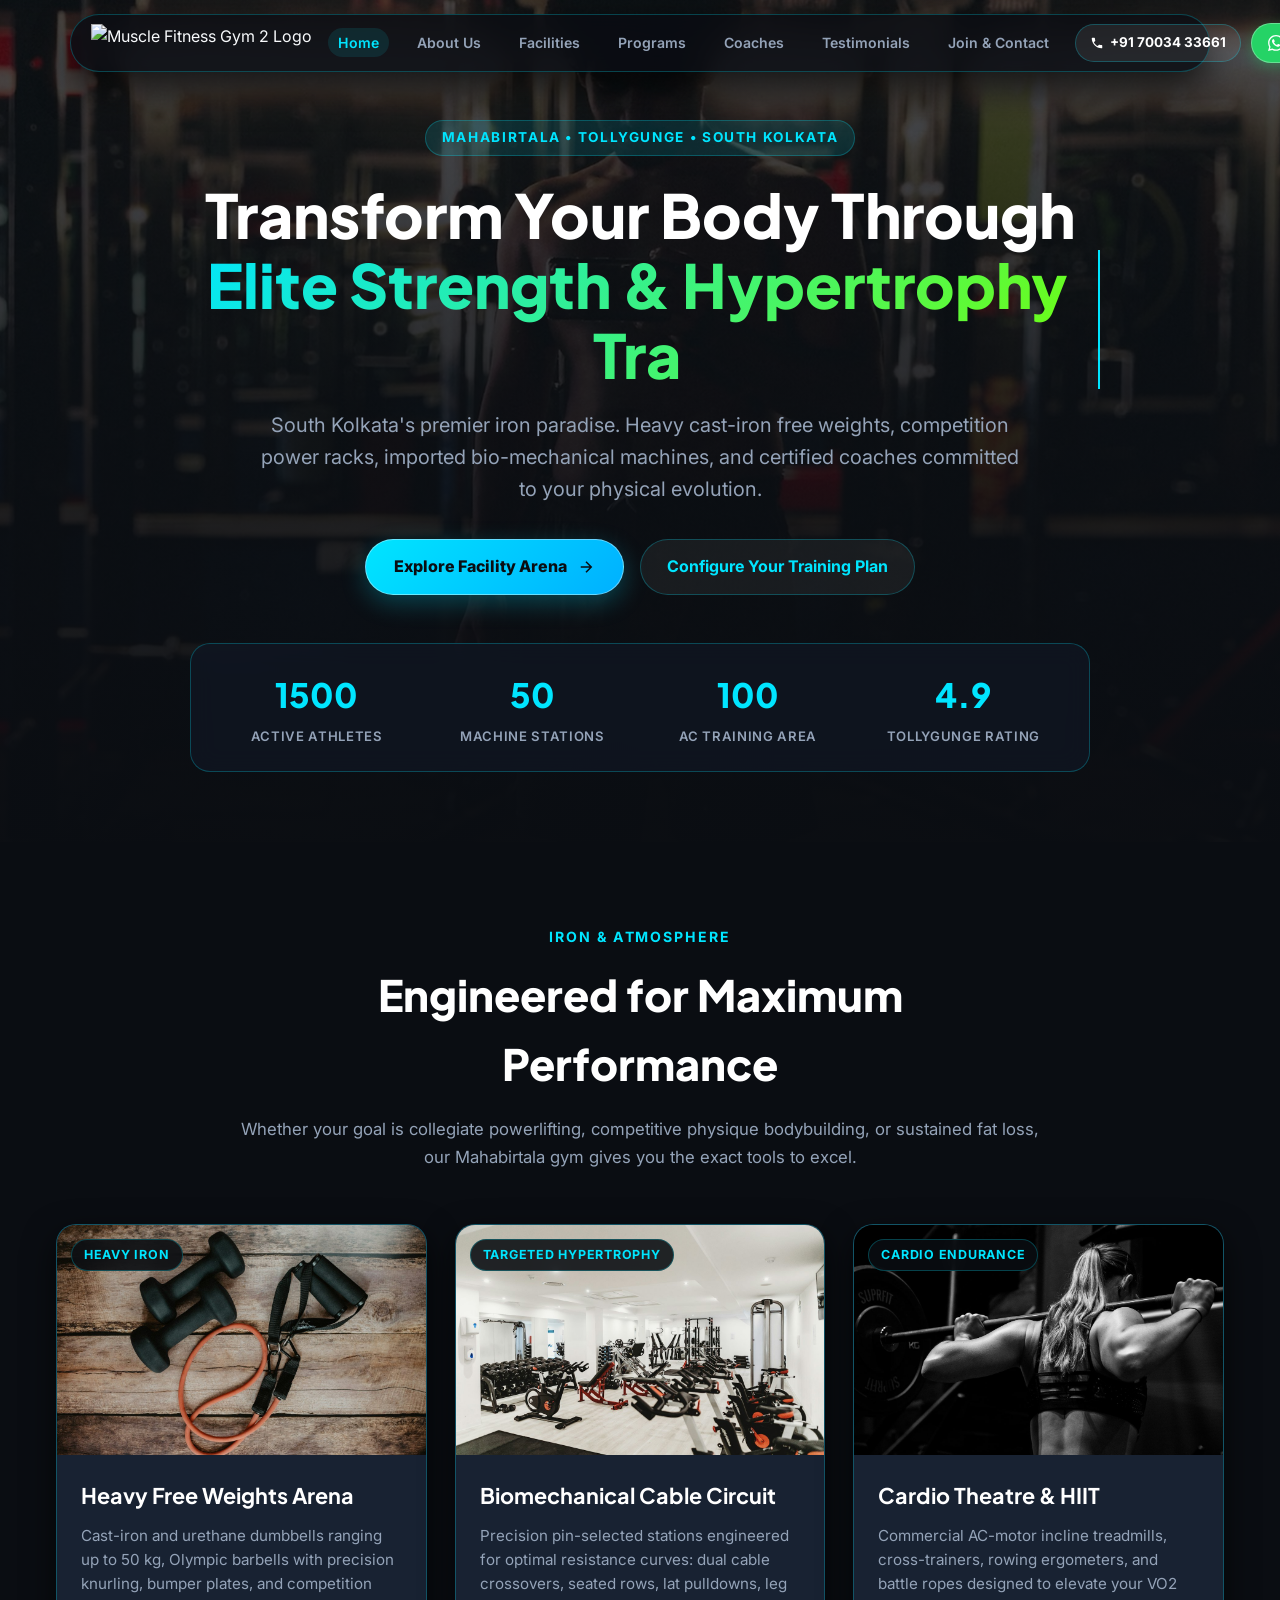
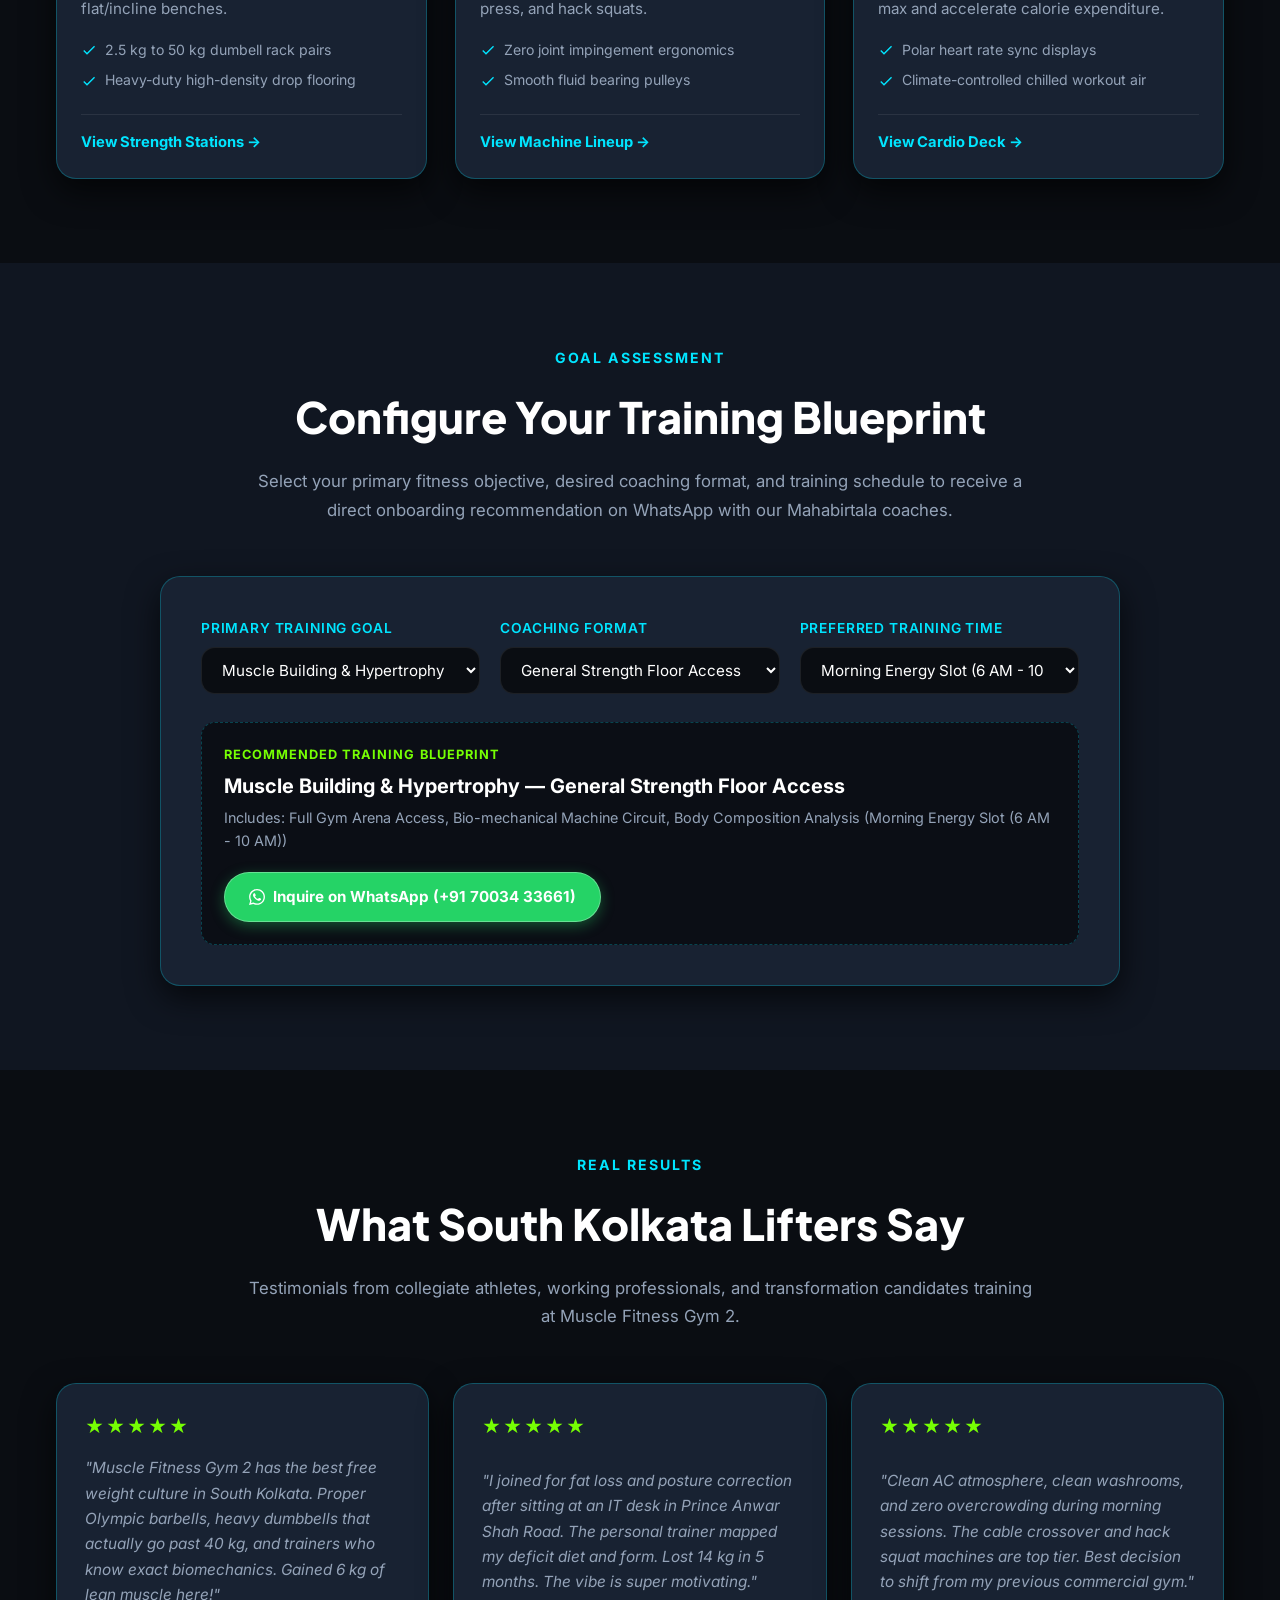
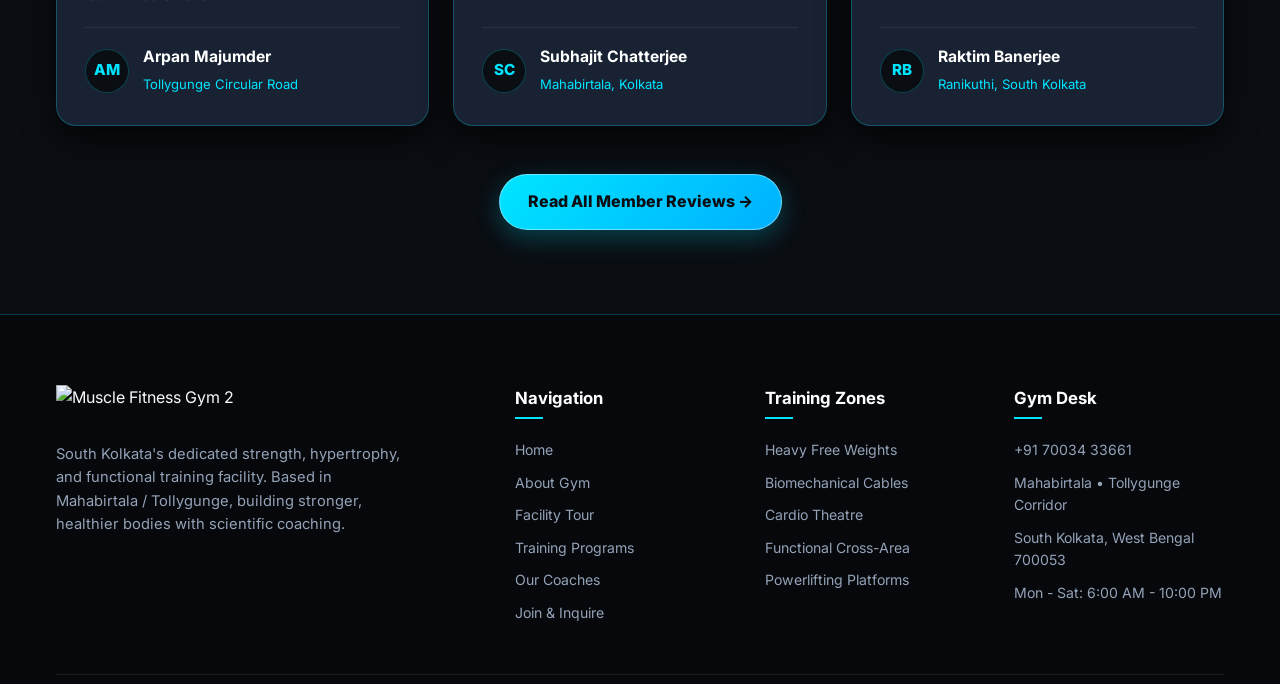
==== index.html @ fc59ad76 "feat: complete high-performance fitness multi-page brand architecture for Muscle Fitness Gym 2" ====
<!DOCTYPE html>
<html lang="en">
<head>
  <meta charset="UTF-8">
  <meta name="viewport" content="width=device-width, initial-scale=1.0">
  <title>Muscle Fitness Gym 2 | Elite Strength &amp; Conditioning Tollygunge Kolkata</title>
  <meta name="description" content="Muscle Fitness Gym 2: Premier strength training, hypertrophy bodybuilding, powerlifting &amp; cardio facility in Mahabirtala &amp; Tollygunge, South Kolkata. Join today.">
  <link rel="icon" type="image/svg+xml" href="assets/images/favicon.svg">
  <link rel="icon" type="image/png" sizes="32x32" href="assets/images/favicon-32x32.png">
  <link rel="apple-touch-icon" href="assets/images/apple-touch-icon.png">
  <link rel="preconnect" href="https://fonts.googleapis.com">
  <link rel="preconnect" href="https://fonts.gstatic.com" crossorigin>
  <link href="https://fonts.googleapis.com/css2?family=Plus+Jakarta+Sans:wght@600;700;800;900&family=Inter:wght@400;500;600;700&display=swap" rel="stylesheet">
  <link rel="stylesheet" href="style.css">
</head>
<body>

  <!-- TheDivine Floating Pill Navbar -->
  <header class="nav-header-wrapper">
    <nav class="the-divine-nav" aria-label="Main Navigation">
      <a href="index.html" class="nav-brand">
        <img src="assets/images/logo.svg" alt="Muscle Fitness Gym 2 Logo">
      </a>
      <ul class="nav-links">
        <li><a href="index.html" class="nav-link active">Home</a></li>
        <li><a href="about.html" class="nav-link">About Us</a></li>
        <li><a href="facilities.html" class="nav-link">Facilities</a></li>
        <li><a href="programs.html" class="nav-link">Programs</a></li>
        <li><a href="trainers.html" class="nav-link">Coaches</a></li>
        <li><a href="reviews.html" class="nav-link">Testimonials</a></li>
        <li><a href="contact.html" class="nav-link">Join &amp; Contact</a></li>
      </ul>
      <div class="nav-actions">
        <a href="tel:+917003433661" class="btn-nav-call" title="Call Muscle Fitness Gym 2">
          <svg width="14" height="14" viewBox="0 0 24 24" fill="currentColor"><path d="M20 15.5c-1.2 0-2.4-.2-3.6-.6-.3-.1-.7 0-1 .2l-2.2 2.2c-2.8-1.4-5.1-3.8-6.6-6.6l2.2-2.2c.3-.3.4-.7.2-1-.4-1.1-.6-2.3-.6-3.5 0-.6-.4-1-1-1H4c-.6 0-1 .4-1 1 0 9.4 7.6 17 17 17 .6 0 1-.4 1-1v-3.5c0-.6-.4-1-1-1z"/></svg>
          +91 70034 33661
        </a>
        <a href="https://wa.me/917003433661?text=Hello%20Muscle%20Fitness%20Gym%202!%20I%20would%20like%20to%20inquire%20about%20gym%20membership." target="_blank" rel="noopener noreferrer" class="btn-nav-wa" title="WhatsApp Desk">
          <svg class="wa-icon-white" viewBox="0 0 24 24"><path d="M.057 24l1.687-6.163c-1.041-1.804-1.588-3.849-1.587-5.946.003-6.556 5.338-11.891 11.893-11.891 3.181.001 6.167 1.24 8.413 3.488 2.245 2.248 3.481 5.236 3.48 8.414-.003 6.557-5.338 11.892-11.893 11.892-1.99-.001-3.951-.5-5.688-1.448l-6.305 1.654zm6.597-3.807c1.676.995 3.276 1.591 5.392 1.592 5.448 0 9.886-4.434 9.889-9.885.002-5.462-4.415-9.89-9.881-9.892-5.452 0-9.887 4.434-9.889 9.884-.001 2.225.651 3.891 1.746 5.634l-.999 3.648 3.742-.981zm11.387-5.464c-.074-.124-.272-.198-.57-.347-.297-.149-1.758-.868-2.031-.967-.272-.099-.47-.149-.669.149-.198.297-.768.967-.941 1.165-.173.198-.347.223-.644.074-.297-.149-1.255-.462-2.39-1.475-.883-.788-1.48-1.761-1.653-2.059-.173-.297-.018-.458.13-.606.134-.133.297-.347.446-.521.151-.172.2-.296.3-.495.099-.198.05-.372-.025-.521-.075-.148-.669-1.611-.916-2.206-.242-.579-.487-.501-.669-.51l-.57-.01c-.198 0-.52.074-.792.372s-1.04 1.016-1.04 2.479 1.065 2.876 1.213 3.074c.149.198 2.095 3.2 5.076 4.487.709.306 1.263.489 1.694.626.712.226 1.36.194 1.872.118.571-.085 1.758-.719 2.006-1.413.248-.695.248-1.29.173-1.414z"/></svg>
          WhatsApp Desk
        </a>
        <button class="mobile-nav-toggle" aria-label="Toggle navigation">
          <svg width="24" height="24" viewBox="0 0 24 24" stroke="currentColor" stroke-width="2" fill="none"><path d="M4 6h16M4 12h16M4 18h16"/></svg>
        </button>
      </div>
    </nav>
  </header>

  <!-- Mobile Drawer -->
  <div class="mobile-nav-drawer">
    <a href="index.html" class="nav-link active">Home</a>
    <a href="about.html" class="nav-link">About Us</a>
    <a href="facilities.html" class="nav-link">Facilities</a>
    <a href="programs.html" class="nav-link">Programs</a>
    <a href="trainers.html" class="nav-link">Coaches</a>
    <a href="reviews.html" class="nav-link">Testimonials</a>
    <a href="contact.html" class="nav-link">Join &amp; Contact</a>
  </div>

  <!-- Hero Section with 16:9 Video -->
  <section class="hero-section">
    <div class="hero-video-wrapper">
      <video class="hero-video" autoplay loop muted playsinline poster="assets/images/hero-poster.jpg">
        <source src="assets/videos/hero.mp4" type="video/mp4">
        <img src="assets/images/hero-fallback.jpg" alt="Muscle Fitness Gym 2 Arena">
      </video>
      <div class="hero-overlay"></div>
    </div>

    <div class="hero-content">
      <span class="hero-badge">Mahabirtala &bull; Tollygunge &bull; South Kolkata</span>
      <h1 class="hero-title">
        Transform Your Body Through<br>
        <span class="typewriter-text"></span>
      </h1>
      <p class="hero-subtitle">
        South Kolkata's premier iron paradise. Heavy cast-iron free weights, competition power racks, imported bio-mechanical machines, and certified coaches committed to your physical evolution.
      </p>

      <div class="hero-ctas">
        <a href="facilities.html" class="btn-primary">
          Explore Facility Arena
          <svg width="18" height="18" viewBox="0 0 24 24" fill="none" stroke="currentColor" stroke-width="2"><path d="M5 12h14M12 5l7 7-7 7"/></svg>
        </a>
        <a href="#goal-estimator" class="btn-secondary">
          Configure Your Training Plan
        </a>
      </div>

      <!-- Telemetry Stats -->
      <div class="hero-telemetry">
        <div class="telemetry-item">
          <span class="telemetry-val" data-target="1500">1500+</span>
          <span class="telemetry-label">Active Athletes</span>
        </div>
        <div class="telemetry-item">
          <span class="telemetry-val" data-target="50">50+</span>
          <span class="telemetry-label">Machine Stations</span>
        </div>
        <div class="telemetry-item">
          <span class="telemetry-val" data-target="100">100%</span>
          <span class="telemetry-label">AC Training Area</span>
        </div>
        <div class="telemetry-item">
          <span class="telemetry-val" data-target="4.9">4.9 ★</span>
          <span class="telemetry-label">Tollygunge Rating</span>
        </div>
      </div>
    </div>
  </section>

  <!-- Facility Highlights Showcase -->
  <section class="section">
    <div class="container">
      <div class="section-header">
        <span class="section-subtitle">Iron &amp; Atmosphere</span>
        <h2 class="section-title">Engineered for Maximum Performance</h2>
        <p class="section-desc">
          Whether your goal is collegiate powerlifting, competitive physique bodybuilding, or sustained fat loss, our Mahabirtala gym gives you the exact tools to excel.
        </p>
      </div>

      <div class="facility-grid">
        <!-- Card 1: Free Weights Zone -->
        <div class="card-luxury">
          <div class="card-img-wrap">
            <img src="assets/images/free-weights-zone.jpg" alt="Free Weights Zone" loading="lazy">
            <span class="card-badge">Heavy Iron</span>
          </div>
          <div class="card-body">
            <h3 class="card-title">Heavy Free Weights Arena</h3>
            <p class="card-desc">
              Cast-iron and urethane dumbbells ranging up to 50 kg, Olympic barbells with precision knurling, bumper plates, and competition flat/incline benches.
            </p>
            <ul class="card-features">
              <li><svg viewBox="0 0 24 24"><path d="M9 16.17L4.83 12l-1.42 1.41L9 19 21 7l-1.41-1.41z"/></svg> 2.5 kg to 50 kg dumbell rack pairs</li>
              <li><svg viewBox="0 0 24 24"><path d="M9 16.17L4.83 12l-1.42 1.41L9 19 21 7l-1.41-1.41z"/></svg> Heavy-duty high-density drop flooring</li>
            </ul>
            <a href="facilities.html" class="card-cta">View Strength Stations &rarr;</a>
          </div>
        </div>

        <!-- Card 2: Biomechanical Machines -->
        <div class="card-luxury">
          <div class="card-img-wrap">
            <img src="assets/images/biomechanical-machines.jpg" alt="Biomechanical Machine Circuit" loading="lazy">
            <span class="card-badge">Targeted Hypertrophy</span>
          </div>
          <div class="card-body">
            <h3 class="card-title">Biomechanical Cable Circuit</h3>
            <p class="card-desc">
              Precision pin-selected stations engineered for optimal resistance curves: dual cable crossovers, seated rows, lat pulldowns, leg press, and hack squats.
            </p>
            <ul class="card-features">
              <li><svg viewBox="0 0 24 24"><path d="M9 16.17L4.83 12l-1.42 1.41L9 19 21 7l-1.41-1.41z"/></svg> Zero joint impingement ergonomics</li>
              <li><svg viewBox="0 0 24 24"><path d="M9 16.17L4.83 12l-1.42 1.41L9 19 21 7l-1.41-1.41z"/></svg> Smooth fluid bearing pulleys</li>
            </ul>
            <a href="facilities.html" class="card-cta">View Machine Lineup &rarr;</a>
          </div>
        </div>

        <!-- Card 3: Cardio & Conditioning -->
        <div class="card-luxury">
          <div class="card-img-wrap">
            <img src="assets/images/cardio-theatre-zone.jpg" alt="Cardio Theatre Zone" loading="lazy">
            <span class="card-badge">Cardio Endurance</span>
          </div>
          <div class="card-body">
            <h3 class="card-title">Cardio Theatre &amp; HIIT</h3>
            <p class="card-desc">
              Commercial AC-motor incline treadmills, cross-trainers, rowing ergometers, and battle ropes designed to elevate your VO2 max and accelerate calorie expenditure.
            </p>
            <ul class="card-features">
              <li><svg viewBox="0 0 24 24"><path d="M9 16.17L4.83 12l-1.42 1.41L9 19 21 7l-1.41-1.41z"/></svg> Polar heart rate sync displays</li>
              <li><svg viewBox="0 0 24 24"><path d="M9 16.17L4.83 12l-1.42 1.41L9 19 21 7l-1.41-1.41z"/></svg> Climate-controlled chilled workout air</li>
            </ul>
            <a href="facilities.html" class="card-cta">View Cardio Deck &rarr;</a>
          </div>
        </div>
      </div>
    </div>
  </section>

  <!-- Interactive Goal & Training Intake Widget -->
  <section id="goal-estimator" class="section section-alt">
    <div class="container">
      <div class="section-header">
        <span class="section-subtitle">Goal Assessment</span>
        <h2 class="section-title">Configure Your Training Blueprint</h2>
        <p class="section-desc">
          Select your primary fitness objective, desired coaching format, and training schedule to receive a direct onboarding recommendation on WhatsApp with our Mahabirtala coaches.
        </p>
      </div>

      <div class="estimator-widget">
        <div class="estimator-grid">
          <div class="form-group">
            <label for="fitnessGoal">Primary Training Goal</label>
            <select id="fitnessGoal" class="form-select">
              <option value="Muscle Building &amp; Hypertrophy" selected>Muscle Building &amp; Hypertrophy</option>
              <option value="Fat Loss &amp; Body Recomposition">Fat Loss &amp; Body Recomposition</option>
              <option value="Powerlifting &amp; Maximal Strength">Powerlifting &amp; Maximal Strength (SBD)</option>
              <option value="General Health &amp; Functional Fitness">General Health &amp; Functional Fitness</option>
            </select>
          </div>

          <div class="form-group">
            <label for="trainingMode">Coaching Format</label>
            <select id="trainingMode" class="form-select">
              <option value="General Strength Floor Access" selected>General Strength Floor Access</option>
              <option value="1-on-1 Personal Trainer Mentorship">1-on-1 Personal Trainer Mentorship</option>
              <option value="Duo / Partner Transformation Pass">Duo / Partner Transformation Pass</option>
            </select>
          </div>

          <div class="form-group">
            <label for="workoutSlot">Preferred Training Time</label>
            <select id="workoutSlot" class="form-select">
              <option value="Morning Energy Slot (6 AM - 10 AM)" selected>Morning Energy Slot (6 AM - 10 AM)</option>
              <option value="Afternoon Quiet Hours (11 AM - 4 PM)">Afternoon Quiet Hours (11 AM - 4 PM)</option>
              <option value="Evening Peak Hustle (5 PM - 10 PM)">Evening Peak Hustle (5 PM - 10 PM)</option>
            </select>
          </div>
        </div>

        <div class="estimator-output">
          <div class="est-specs">
            <span class="est-badge">Recommended Training Blueprint</span>
            <h3 id="estTitle" class="est-title">Muscle Building &amp; Hypertrophy — General Strength Floor Access</h3>
            <p id="estTimeline" class="est-timeline">Includes: Full Gym Arena Access, Bio-mechanical Machine Circuit, Body Composition Analysis (Morning Energy Slot (6 AM - 10 AM))</p>
          </div>
          <a id="estWaBtn" href="https://wa.me/917003433661" target="_blank" rel="noopener noreferrer" class="btn-nav-wa" style="padding: 12px 24px; font-size: 0.95rem;">
            <svg class="wa-icon-white" viewBox="0 0 24 24"><path d="M.057 24l1.687-6.163c-1.041-1.804-1.588-3.849-1.587-5.946.003-6.556 5.338-11.891 11.893-11.891 3.181.001 6.167 1.24 8.413 3.488 2.245 2.248 3.481 5.236 3.48 8.414-.003 6.557-5.338 11.892-11.893 11.892-1.99-.001-3.951-.5-5.688-1.448l-6.305 1.654zm6.597-3.807c1.676.995 3.276 1.591 5.392 1.592 5.448 0 9.886-4.434 9.889-9.885.002-5.462-4.415-9.89-9.881-9.892-5.452 0-9.887 4.434-9.889 9.884-.001 2.225.651 3.891 1.746 5.634l-.999 3.648 3.742-.981zm11.387-5.464c-.074-.124-.272-.198-.57-.347-.297-.149-1.758-.868-2.031-.967-.272-.099-.47-.149-.669.149-.198.297-.768.967-.941 1.165-.173.198-.347.223-.644.074-.297-.149-1.255-.462-2.39-1.475-.883-.788-1.48-1.761-1.653-2.059-.173-.297-.018-.458.13-.606.134-.133.297-.347.446-.521.151-.172.2-.296.3-.495.099-.198.05-.372-.025-.521-.075-.148-.669-1.611-.916-2.206-.242-.579-.487-.501-.669-.51l-.57-.01c-.198 0-.52.074-.792.372s-1.04 1.016-1.04 2.479 1.065 2.876 1.213 3.074c.149.198 2.095 3.2 5.076 4.487.709.306 1.263.489 1.694.626.712.226 1.36.194 1.872.118.571-.085 1.758-.719 2.006-1.413.248-.695.248-1.29.173-1.414z"/></svg>
            Inquire on WhatsApp (+91 70034 33661)
          </a>
        </div>
      </div>
    </div>
  </section>

  <!-- Member Testimonials Preview -->
  <section class="section">
    <div class="container">
      <div class="section-header">
        <span class="section-subtitle">Real Results</span>
        <h2 class="section-title">What South Kolkata Lifters Say</h2>
        <p class="section-desc">
          Testimonials from collegiate athletes, working professionals, and transformation candidates training at Muscle Fitness Gym 2.
        </p>
      </div>

      <div class="reviews-grid">
        <div class="review-card">
          <div class="review-stars">★★★★★</div>
          <p class="review-text">
            "Muscle Fitness Gym 2 has the best free weight culture in South Kolkata. Proper Olympic barbells, heavy dumbbells that actually go past 40 kg, and trainers who know exact biomechanics. Gained 6 kg of lean muscle here!"
          </p>
          <div class="review-author">
            <div class="author-avatar">AM</div>
            <div class="author-meta">
              <h4>Arpan Majumder</h4>
              <span>Tollygunge Circular Road</span>
            </div>
          </div>
        </div>

        <div class="review-card">
          <div class="review-stars">★★★★★</div>
          <p class="review-text">
            "I joined for fat loss and posture correction after sitting at an IT desk in Prince Anwar Shah Road. The personal trainer mapped my deficit diet and form. Lost 14 kg in 5 months. The vibe is super motivating."
          </p>
          <div class="review-author">
            <div class="author-avatar">SC</div>
            <div class="author-meta">
              <h4>Subhajit Chatterjee</h4>
              <span>Mahabirtala, Kolkata</span>
            </div>
          </div>
        </div>

        <div class="review-card">
          <div class="review-stars">★★★★★</div>
          <p class="review-text">
            "Clean AC atmosphere, clean washrooms, and zero overcrowding during morning sessions. The cable crossover and hack squat machines are top tier. Best decision to shift from my previous commercial gym."
          </p>
          <div class="review-author">
            <div class="author-avatar">RB</div>
            <div class="author-meta">
              <h4>Raktim Banerjee</h4>
              <span>Ranikuthi, South Kolkata</span>
            </div>
          </div>
        </div>
      </div>

      <div style="text-align: center; margin-top: 48px;">
        <a href="reviews.html" class="btn-primary" style="display: inline-flex;">Read All Member Reviews &rarr;</a>
      </div>
    </div>
  </section>

  <!-- Footer -->
  <footer class="site-footer">
    <div class="container">
      <div class="footer-grid">
        <div class="footer-brand">
          <img src="assets/images/logo.svg" alt="Muscle Fitness Gym 2" style="height: 42px;">
          <p>
            South Kolkata's dedicated strength, hypertrophy, and functional training facility. Based in Mahabirtala / Tollygunge, building stronger, healthier bodies with scientific coaching.
          </p>
        </div>
        <div class="footer-col">
          <h4>Navigation</h4>
          <ul>
            <li><a href="index.html">Home</a></li>
            <li><a href="about.html">About Gym</a></li>
            <li><a href="facilities.html">Facility Tour</a></li>
            <li><a href="programs.html">Training Programs</a></li>
            <li><a href="trainers.html">Our Coaches</a></li>
            <li><a href="contact.html">Join &amp; Inquire</a></li>
          </ul>
        </div>
        <div class="footer-col">
          <h4>Training Zones</h4>
          <ul>
            <li><a href="facilities.html">Heavy Free Weights</a></li>
            <li><a href="facilities.html">Biomechanical Cables</a></li>
            <li><a href="facilities.html">Cardio Theatre</a></li>
            <li><a href="facilities.html">Functional Cross-Area</a></li>
            <li><a href="facilities.html">Powerlifting Platforms</a></li>
          </ul>
        </div>
        <div class="footer-col">
          <h4>Gym Desk</h4>
          <ul>
            <li><a href="tel:+917003433661">+91 70034 33661</a></li>
            <li>Mahabirtala &bull; Tollygunge Corridor</li>
            <li>South Kolkata, West Bengal 700053</li>
            <li>Mon - Sat: 6:00 AM - 10:00 PM</li>
          </ul>
        </div>
      </div>

      <div class="footer-bottom">
        <p>&copy; 2026 Muscle Fitness Gym 2. All Rights Reserved. Pure Portfolio Showcase.</p>
        <p>Strength &bull; Hypertrophy &bull; Functional Conditioning</p>
      </div>
    </div>
  </footer>

  <script src="main.js"></script>
</body>
</html>
---- style.css ----
/* ==========================================================================
   Muscle Fitness Gym 2 — Elite Strength & Conditioning Stylesheet
   Palette: Electric Volt Cyan (#00E5FF), Neon Lime (#76FF03), Dark Graphite (#0E131B, #161F2E), Pure Obsidian (#0A0D12)
   Strictly Zero Horizontal Mobile Overflow (360px, 375px, 390px)
   ========================================================================== */

:root {
  --bg-primary: #0A0D12;
  --bg-surface: #101621;
  --bg-surface-elevated: #182232;
  --accent-cyan: #00E5FF;
  --accent-cyan-glow: rgba(0, 229, 255, 0.35);
  --accent-lime: #76FF03;
  --accent-lime-glow: rgba(118, 255, 3, 0.35);
  --text-primary: #F8FAFC;
  --text-secondary: #94A3B8;
  --text-muted: #64748B;
  --border-cyan: rgba(0, 229, 255, 0.25);
  --border-cyan-strong: rgba(0, 229, 255, 0.6);
  --border-subtle: rgba(248, 250, 252, 0.08);
  --font-heading: 'Plus Jakarta Sans', -apple-system, sans-serif;
  --font-body: 'Inter', -apple-system, sans-serif;
  --shadow-card: 0 12px 32px rgba(0, 0, 0, 0.65);
  --shadow-cyan: 0 8px 24px rgba(0, 229, 255, 0.25);
  --radius-sm: 8px;
  --radius-md: 14px;
  --radius-lg: 20px;
  --radius-full: 9999px;
  --transition: all 0.3s cubic-bezier(0.16, 1, 0.3, 1);
}

*, *::before, *::after {
  box-sizing: border-box;
  margin: 0;
  padding: 0;
}

html {
  font-size: 16px;
  scroll-behavior: smooth;
  -webkit-text-size-adjust: 100%;
}

body {
  background-color: var(--bg-primary);
  color: var(--text-primary);
  font-family: var(--font-body);
  line-height: 1.6;
  overflow-x: hidden;
  position: relative;
  min-height: 100vh;
}

img, video {
  max-width: 100%;
  height: auto;
  display: block;
}

a {
  color: inherit;
  text-decoration: none;
  transition: var(--transition);
}

ul {
  list-style: none;
}

/* =========================================
   TheDivine Floating Pill Navbar
   ========================================= */
.nav-header-wrapper {
  position: fixed;
  top: 14px;
  left: 0;
  width: 100%;
  display: flex;
  justify-content: center;
  z-index: 1000;
  pointer-events: none;
  padding: 0 14px;
}

.the-divine-nav {
  pointer-events: auto;
  display: flex;
  align-items: center;
  justify-content: space-between;
  gap: 16px;
  width: 100%;
  max-width: 1140px;
  background: rgba(10, 13, 18, 0.84);
  backdrop-filter: blur(16px);
  -webkit-backdrop-filter: blur(16px);
  border: 1px solid var(--border-cyan);
  border-radius: var(--radius-full);
  padding: 8px 20px;
  box-shadow: 0 16px 36px rgba(0, 0, 0, 0.7);
}

.nav-brand {
  display: flex;
  align-items: center;
  flex-shrink: 0;
}

.nav-brand img {
  height: 38px;
  width: auto;
}

.nav-links {
  display: flex;
  align-items: center;
  gap: 18px;
  white-space: nowrap;
}

.nav-link {
  font-size: 0.88rem;
  font-weight: 600;
  color: var(--text-secondary);
  padding: 6px 10px;
  border-radius: var(--radius-full);
  transition: var(--transition);
}

.nav-link:hover, .nav-link.active {
  color: var(--accent-cyan);
  background: rgba(0, 229, 255, 0.1);
}

.nav-actions {
  display: flex;
  align-items: center;
  gap: 10px;
  flex-shrink: 0;
}

.btn-nav-call {
  display: inline-flex;
  align-items: center;
  gap: 6px;
  font-size: 0.84rem;
  font-weight: 700;
  color: #FFFFFF;
  background: rgba(255, 255, 255, 0.08);
  border: 1px solid var(--border-cyan);
  padding: 7px 14px;
  border-radius: var(--radius-full);
}

.btn-nav-call:hover {
  background: rgba(0, 229, 255, 0.2);
  color: var(--accent-cyan);
}

.btn-nav-wa {
  display: inline-flex;
  align-items: center;
  gap: 8px;
  font-size: 0.84rem;
  font-weight: 700;
  color: #FFFFFF;
  background: #25D366;
  border: 1px solid rgba(255, 255, 255, 0.3);
  padding: 8px 16px;
  border-radius: var(--radius-full);
  box-shadow: 0 4px 14px rgba(37, 211, 102, 0.35);
}

.btn-nav-wa:hover {
  background: #20bd5a;
  transform: translateY(-1px);
}

.wa-icon-white {
  width: 16px;
  height: 16px;
  fill: #FFFFFF;
}

.mobile-nav-toggle {
  display: none;
  background: transparent;
  border: none;
  color: #FFFFFF;
  cursor: pointer;
  padding: 6px;
}

.mobile-nav-drawer {
  display: none;
  position: fixed;
  top: 76px;
  left: 14px;
  right: 14px;
  background: rgba(16, 22, 33, 0.96);
  backdrop-filter: blur(20px);
  border: 1px solid var(--border-cyan);
  border-radius: var(--radius-lg);
  padding: 20px;
  flex-direction: column;
  gap: 12px;
  z-index: 999;
  box-shadow: 0 20px 40px rgba(0, 0, 0, 0.85);
}

.mobile-nav-drawer.open {
  display: flex;
}

.mobile-nav-drawer .nav-link {
  font-size: 1rem;
  padding: 10px 14px;
  text-align: center;
}

/* =========================================
   Hero Section & 16:9 Video
   ========================================= */
.hero-section {
  position: relative;
  min-height: 85vh;
  display: flex;
  align-items: center;
  justify-content: center;
  padding: 120px 20px 70px;
  overflow: hidden;
  text-align: center;
}

.hero-video-wrapper {
  position: absolute;
  top: 0;
  left: 0;
  width: 100%;
  height: 100%;
  overflow: hidden;
  z-index: 0;
}

.hero-video {
  width: 100%;
  height: 100%;
  object-fit: cover;
  object-position: center;
}

.hero-overlay {
  position: absolute;
  top: 0;
  left: 0;
  width: 100%;
  height: 100%;
  background: linear-gradient(
    180deg,
    rgba(10, 13, 18, 0.72) 0%,
    rgba(10, 13, 18, 0.9) 60%,
    rgba(10, 13, 18, 0.98) 100%
  );
  z-index: 1;
}

.hero-content {
  position: relative;
  z-index: 2;
  max-width: 920px;
  margin: 0 auto;
}

.hero-badge {
  display: inline-flex;
  align-items: center;
  gap: 8px;
  background: rgba(0, 229, 255, 0.12);
  border: 1px solid var(--border-cyan);
  color: var(--accent-cyan);
  font-size: 0.85rem;
  font-weight: 700;
  text-transform: uppercase;
  letter-spacing: 0.12em;
  padding: 6px 16px;
  border-radius: var(--radius-full);
  margin-bottom: 24px;
}

.hero-title {
  font-family: var(--font-heading);
  font-size: clamp(2rem, 5vw, 3.8rem);
  font-weight: 900;
  line-height: 1.15;
  color: #FFFFFF;
  margin-bottom: 20px;
}

.typewriter-text {
  background: linear-gradient(135deg, #00E5FF 0%, #76FF03 100%);
  -webkit-background-clip: text;
  -webkit-text-fill-color: transparent;
  display: inline-block;
  min-height: 1.2em;
  border-right: 2px solid var(--accent-cyan);
  padding-right: 4px;
  animation: blink 0.8s infinite;
}

@keyframes blink {
  0%, 100% { border-color: var(--accent-cyan); }
  50% { border-color: transparent; }
}

.hero-subtitle {
  font-size: clamp(1rem, 2vw, 1.25rem);
  color: var(--text-secondary);
  line-height: 1.6;
  max-width: 760px;
  margin: 0 auto 34px;
}

.hero-ctas {
  display: flex;
  align-items: center;
  justify-content: center;
  gap: 16px;
  flex-wrap: wrap;
  margin-bottom: 48px;
}

.btn-primary {
  display: inline-flex;
  align-items: center;
  gap: 10px;
  background: linear-gradient(135deg, #00E5FF 0%, #00B0FF 100%);
  border: 1px solid rgba(255, 255, 255, 0.4);
  color: #0A0D12;
  font-weight: 800;
  font-size: 1rem;
  padding: 14px 28px;
  border-radius: var(--radius-full);
  box-shadow: var(--shadow-cyan);
}

.btn-primary:hover {
  background: linear-gradient(135deg, #76FF03 0%, #00E5FF 100%);
  transform: translateY(-2px);
}

.btn-secondary {
  display: inline-flex;
  align-items: center;
  gap: 10px;
  background: rgba(255, 255, 255, 0.06);
  border: 1px solid var(--border-cyan);
  color: var(--accent-cyan);
  font-weight: 700;
  font-size: 1rem;
  padding: 14px 26px;
  border-radius: var(--radius-full);
}

.btn-secondary:hover {
  background: rgba(0, 229, 255, 0.15);
  color: #FFFFFF;
  transform: translateY(-2px);
}

.hero-telemetry {
  display: grid;
  grid-template-columns: repeat(4, 1fr);
  gap: 20px;
  background: rgba(16, 22, 33, 0.85);
  backdrop-filter: blur(12px);
  border: 1px solid var(--border-cyan);
  border-radius: var(--radius-lg);
  padding: 24px 28px;
  max-width: 900px;
  margin: 0 auto;
}

.telemetry-item {
  display: flex;
  flex-direction: column;
  gap: 4px;
}

.telemetry-val {
  font-family: var(--font-heading);
  font-size: 2.1rem;
  font-weight: 900;
  color: var(--accent-cyan);
}

.telemetry-label {
  font-size: 0.82rem;
  color: var(--text-secondary);
  font-weight: 600;
  text-transform: uppercase;
  letter-spacing: 0.05em;
}

/* =========================================
   Standard Sections & Typography
   ========================================= */
.section {
  padding: 84px 20px;
  position: relative;
}

.section-alt {
  background-color: var(--bg-surface);
}

.container {
  max-width: 1200px;
  margin: 0 auto;
  padding: 0 16px;
}

.section-header {
  text-align: center;
  max-width: 800px;
  margin: 0 auto 52px;
}

.section-subtitle {
  color: var(--accent-cyan);
  font-size: 0.88rem;
  font-weight: 700;
  text-transform: uppercase;
  letter-spacing: 0.14em;
  margin-bottom: 12px;
  display: block;
}

.section-title {
  font-family: var(--font-heading);
  font-size: clamp(1.8rem, 3.5vw, 2.7rem);
  font-weight: 800;
  color: #FFFFFF;
  margin-bottom: 16px;
}

.section-desc {
  font-size: 1.05rem;
  color: var(--text-secondary);
  line-height: 1.7;
}

/* =========================================
   Facilities & Training Cards Grid
   ========================================= */
.facility-grid {
  display: grid;
  grid-template-columns: repeat(auto-fit, minmax(320px, 1fr));
  gap: 28px;
}

.card-luxury {
  background: var(--bg-surface-elevated);
  border: 1px solid var(--border-cyan);
  border-radius: var(--radius-lg);
  overflow: hidden;
  box-shadow: var(--shadow-card);
  transition: var(--transition);
  display: flex;
  flex-direction: column;
}

.card-luxury:hover {
  transform: translateY(-4px);
  border-color: var(--accent-cyan);
  box-shadow: var(--shadow-cyan);
}

.card-img-wrap {
  position: relative;
  width: 100%;
  aspect-ratio: 16 / 10;
  overflow: hidden;
}

.card-img-wrap img {
  width: 100%;
  height: 100%;
  object-fit: cover;
  transition: transform 0.5s ease;
}

.card-luxury:hover .card-img-wrap img {
  transform: scale(1.05);
}

.card-badge {
  position: absolute;
  top: 14px;
  left: 14px;
  background: rgba(10, 13, 18, 0.88);
  backdrop-filter: blur(8px);
  border: 1px solid var(--border-cyan);
  color: var(--accent-cyan);
  font-size: 0.78rem;
  font-weight: 700;
  padding: 5px 12px;
  border-radius: var(--radius-full);
  text-transform: uppercase;
  letter-spacing: 0.06em;
}

.card-body {
  padding: 24px;
  display: flex;
  flex-direction: column;
  flex-grow: 1;
}

.card-title {
  font-family: var(--font-heading);
  font-size: 1.35rem;
  font-weight: 700;
  color: #FFFFFF;
  margin-bottom: 10px;
}

.card-desc {
  color: var(--text-secondary);
  font-size: 0.95rem;
  line-height: 1.6;
  margin-bottom: 18px;
  flex-grow: 1;
}

.card-features {
  display: flex;
  flex-direction: column;
  gap: 8px;
  margin-bottom: 22px;
}

.card-features li {
  font-size: 0.88rem;
  color: var(--text-secondary);
  display: flex;
  align-items: center;
  gap: 8px;
}

.card-features svg {
  width: 16px;
  height: 16px;
  fill: var(--accent-cyan);
  flex-shrink: 0;
}

.card-cta {
  display: inline-flex;
  align-items: center;
  gap: 6px;
  color: var(--accent-cyan);
  font-size: 0.92rem;
  font-weight: 700;
  border-top: 1px solid var(--border-subtle);
  padding-top: 16px;
}

.card-cta:hover {
  color: #FFFFFF;
  gap: 10px;
}

/* =========================================
   Interactive Goal & Training Intake Widget
   ========================================= */
.estimator-widget {
  background: var(--bg-surface-elevated);
  border: 1px solid var(--border-cyan);
  border-radius: var(--radius-lg);
  padding: clamp(20px, 4vw, 40px);
  box-shadow: var(--shadow-card);
  max-width: 960px;
  margin: 0 auto;
}

.estimator-grid {
  display: grid;
  grid-template-columns: repeat(auto-fit, minmax(240px, 1fr));
  gap: 20px;
  margin-bottom: 28px;
}

.form-group label {
  display: block;
  font-size: 0.86rem;
  font-weight: 600;
  color: var(--accent-cyan);
  margin-bottom: 8px;
  text-transform: uppercase;
  letter-spacing: 0.06em;
}

.form-select, .form-input, .form-textarea {
  width: 100%;
  padding: 12px 16px;
  background: var(--bg-primary);
  border: 1px solid var(--border-subtle);
  border-radius: var(--radius-md);
  color: #FFFFFF;
  font-family: inherit;
  font-size: 0.95rem;
  outline: none;
  transition: var(--transition);
}

.form-select:focus, .form-input:focus, .form-textarea:focus {
  border-color: var(--accent-cyan);
  box-shadow: 0 0 0 3px rgba(0, 229, 255, 0.2);
}

.form-select option {
  background-color: var(--bg-primary);
  color: #FFFFFF;
}

.estimator-output {
  background: rgba(10, 13, 18, 0.9);
  border: 1px dashed var(--border-cyan);
  border-radius: var(--radius-md);
  padding: 22px;
  display: flex;
  align-items: center;
  justify-content: space-between;
  gap: 20px;
  flex-wrap: wrap;
}

.est-specs {
  display: flex;
  flex-direction: column;
  gap: 4px;
}

.est-badge {
  color: var(--accent-lime);
  font-size: 0.8rem;
  font-weight: 700;
  text-transform: uppercase;
  letter-spacing: 0.08em;
}

.est-title {
  font-size: 1.25rem;
  font-weight: 700;
  color: #FFFFFF;
}

.est-timeline {
  color: var(--text-secondary);
  font-size: 0.9rem;
}

/* =========================================
   Reviews & Testimonials Grid
   ========================================= */
.reviews-grid {
  display: grid;
  grid-template-columns: repeat(auto-fit, minmax(300px, 1fr));
  gap: 24px;
}

.review-card {
  background: var(--bg-surface-elevated);
  border: 1px solid var(--border-cyan);
  border-radius: var(--radius-lg);
  padding: 28px;
  display: flex;
  flex-direction: column;
  justify-content: space-between;
  box-shadow: var(--shadow-card);
}

.review-stars {
  color: var(--accent-lime);
  font-size: 1.15rem;
  margin-bottom: 14px;
  letter-spacing: 2px;
}

.review-text {
  font-size: 0.96rem;
  color: var(--text-secondary);
  line-height: 1.65;
  margin-bottom: 20px;
  font-style: italic;
}

.review-author {
  display: flex;
  align-items: center;
  gap: 14px;
  border-top: 1px solid var(--border-subtle);
  padding-top: 16px;
}

.author-avatar {
  width: 44px;
  height: 44px;
  border-radius: 50%;
  background: var(--bg-primary);
  border: 1px solid var(--border-cyan);
  display: flex;
  align-items: center;
  justify-content: center;
  font-weight: 800;
  color: var(--accent-cyan);
  font-size: 0.95rem;
  flex-shrink: 0;
}

.author-meta h4 {
  font-size: 0.98rem;
  color: #FFFFFF;
  margin-bottom: 2px;
}

.author-meta span {
  font-size: 0.82rem;
  color: var(--accent-cyan);
}

/* =========================================
   Contact Grid & Layout
   ========================================= */
.contact-grid {
  display: grid;
  grid-template-columns: repeat(auto-fit, minmax(280px, 1fr));
  gap: 30px;
}

.contact-info-panel {
  background: var(--bg-surface-elevated);
  border: 1px solid var(--border-cyan);
  border-radius: var(--radius-lg);
  padding: 30px;
}

.contact-detail-row {
  display: flex;
  gap: 16px;
  margin-bottom: 24px;
}

.contact-icon {
  width: 44px;
  height: 44px;
  border-radius: 50%;
  background: var(--bg-primary);
  border: 1px solid var(--border-cyan);
  display: flex;
  align-items: center;
  justify-content: center;
  flex-shrink: 0;
  color: var(--accent-cyan);
}

.contact-detail-text h4 {
  font-size: 1rem;
  color: #FFFFFF;
  margin-bottom: 4px;
}

.contact-detail-text p, .contact-detail-text a {
  color: var(--text-secondary);
  font-size: 0.92rem;
  line-height: 1.5;
}

.map-frame-wrapper {
  margin-top: 24px;
  border-radius: var(--radius-md);
  overflow: hidden;
  border: 1px solid var(--border-subtle);
  height: 220px;
}

.map-frame-wrapper iframe {
  width: 100%;
  height: 100%;
  border: none;
}

/* =========================================
   Footer
   ========================================= */
.site-footer {
  background: #06080B;
  border-top: 1px solid var(--border-cyan);
  padding: 70px 20px 30px;
}

.footer-grid {
  display: grid;
  grid-template-columns: 2fr 1fr 1fr 1fr;
  gap: 40px;
  margin-bottom: 50px;
}

.footer-brand p {
  color: var(--text-secondary);
  font-size: 0.92rem;
  line-height: 1.6;
  margin-top: 16px;
  max-width: 360px;
}

.footer-col h4 {
  font-size: 1.05rem;
  color: #FFFFFF;
  margin-bottom: 20px;
  position: relative;
  padding-bottom: 8px;
}

.footer-col h4::after {
  content: '';
  position: absolute;
  bottom: 0;
  left: 0;
  width: 28px;
  height: 2px;
  background: var(--accent-cyan);
}

.footer-col ul {
  display: flex;
  flex-direction: column;
  gap: 10px;
}

.footer-col li, .footer-col a {
  font-size: 0.88rem;
  color: var(--text-secondary);
}

.footer-col a:hover {
  color: var(--accent-cyan);
  transform: translateX(3px);
}

.footer-bottom {
  border-top: 1px solid var(--border-subtle);
  padding-top: 24px;
  display: flex;
  align-items: center;
  justify-content: space-between;
  flex-wrap: wrap;
  gap: 16px;
  font-size: 0.84rem;
  color: var(--text-muted);
}

/* =========================================
   Strict Responsive Fixes for 360px, 375px, 390px
   ========================================= */
@media (max-width: 991px) {
  .nav-links, .nav-actions .btn-nav-call {
    display: none;
  }
  .mobile-nav-toggle {
    display: block;
  }
  .hero-telemetry {
    grid-template-columns: repeat(2, 1fr);
    gap: 16px;
  }
  .footer-grid {
    grid-template-columns: 1fr 1fr;
  }
}

@media (max-width: 640px) {
  .the-divine-nav {
    padding: 6px 14px;
  }
  .nav-brand img {
    height: 30px;
  }
  .btn-nav-wa {
    font-size: 0.78rem;
    padding: 6px 12px;
  }
  .hero-section {
    padding: 100px 14px 60px;
  }
  .hero-telemetry {
    grid-template-columns: repeat(2, 1fr);
    padding: 16px 12px;
  }
  .section {
    padding: 60px 12px;
  }
  .facility-grid, .reviews-grid, .contact-grid {
    grid-template-columns: 100%;
  }
  .contact-info-panel {
    padding: 20px 12px;
    box-sizing: border-box;
    width: 100%;
    max-width: 100%;
  }
  .estimator-widget {
    padding: 16px 10px;
    width: 100%;
    max-width: 100%;
    box-sizing: border-box;
  }
  .estimator-grid {
    grid-template-columns: 100%;
    gap: 14px;
  }
  .estimator-output {
    flex-direction: column;
    align-items: stretch;
    padding: 14px 10px;
    width: 100%;
    max-width: 100%;
    box-sizing: border-box;
  }
  .est-specs {
    min-width: 0;
    width: 100%;
    max-width: 100%;
    box-sizing: border-box;
    word-break: break-word;
    overflow-wrap: break-word;
  }
  .est-title {
    font-size: 1.1rem;
    word-break: break-word;
    overflow-wrap: break-word;
  }
  .est-timeline {
    font-size: 0.85rem;
    word-break: break-word;
    overflow-wrap: break-word;
  }
  #estWaBtn {
    width: 100%;
    max-width: 100%;
    box-sizing: border-box;
    text-align: center;
    justify-content: center;
    white-space: normal;
  }
  .footer-grid {
    grid-template-columns: 1fr;
    gap: 30px;
  }
  .footer-bottom {
    flex-direction: column;
    text-align: center;
  }
}
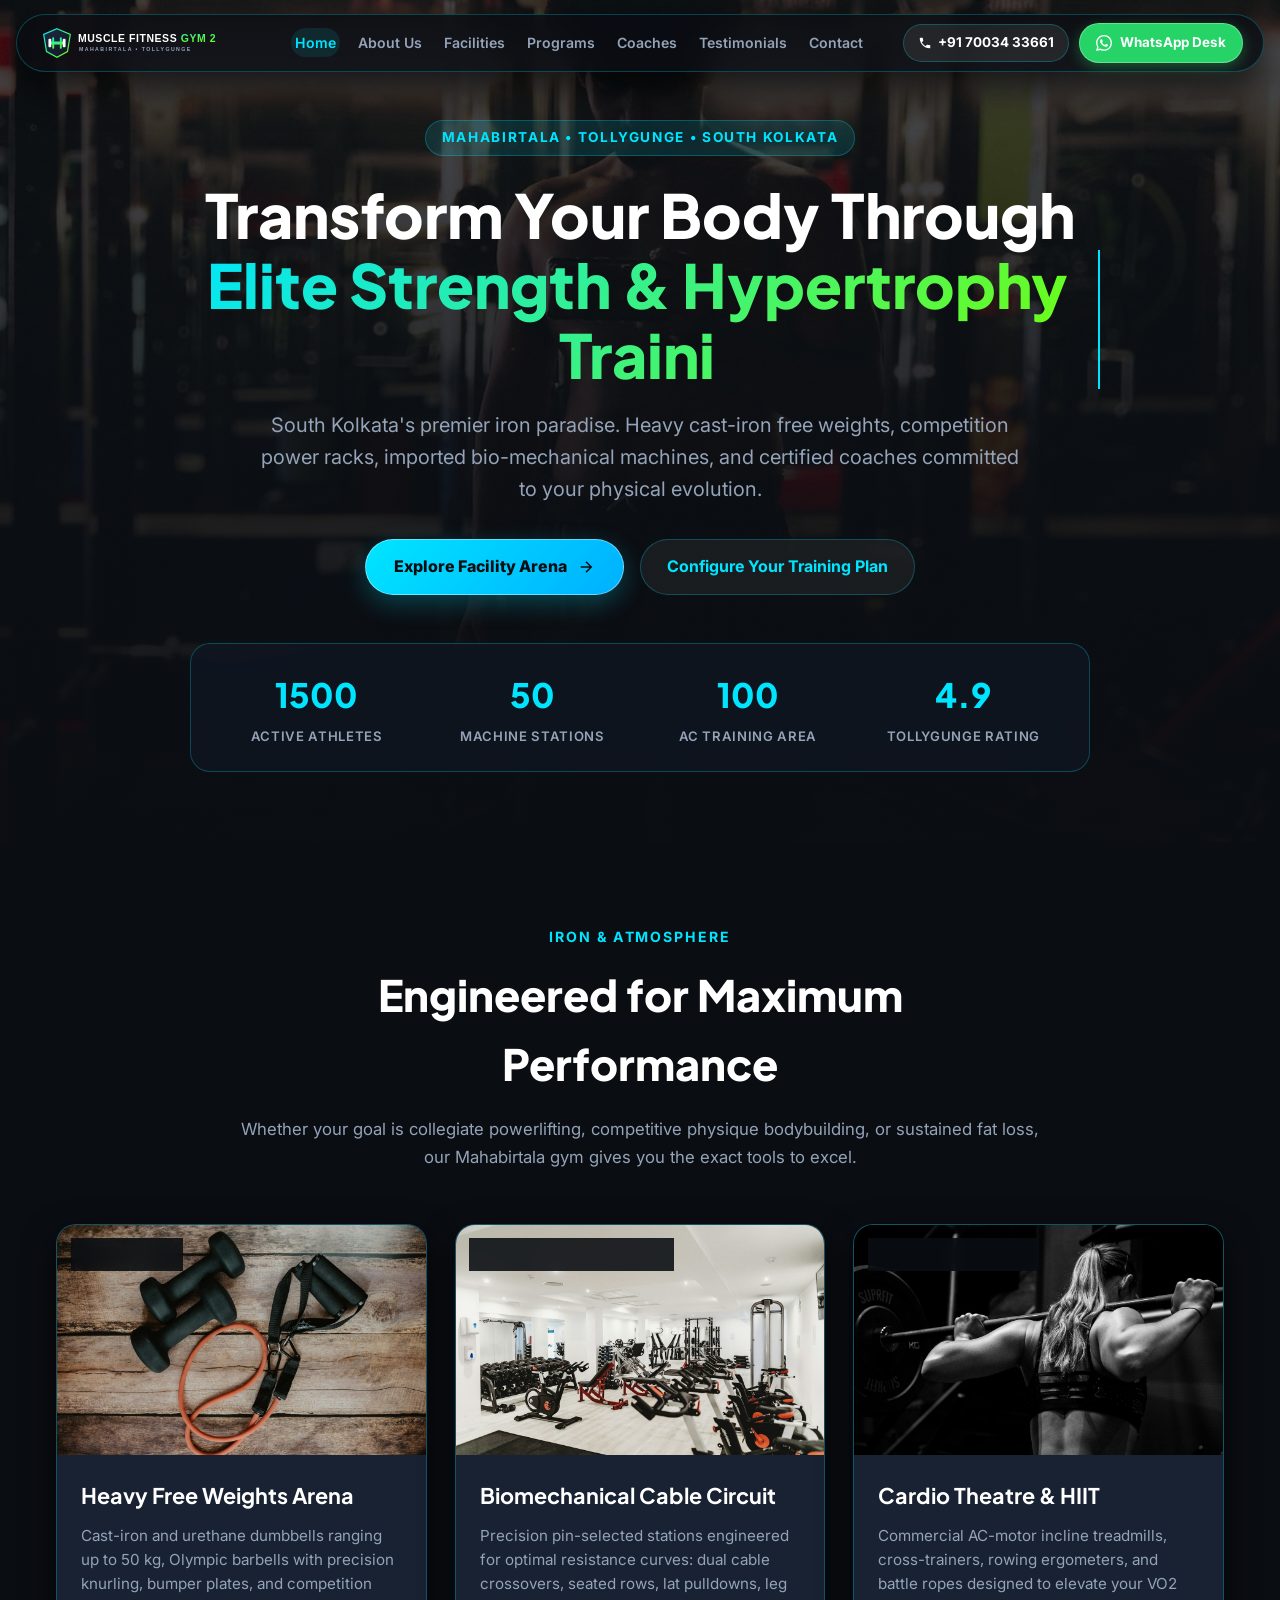
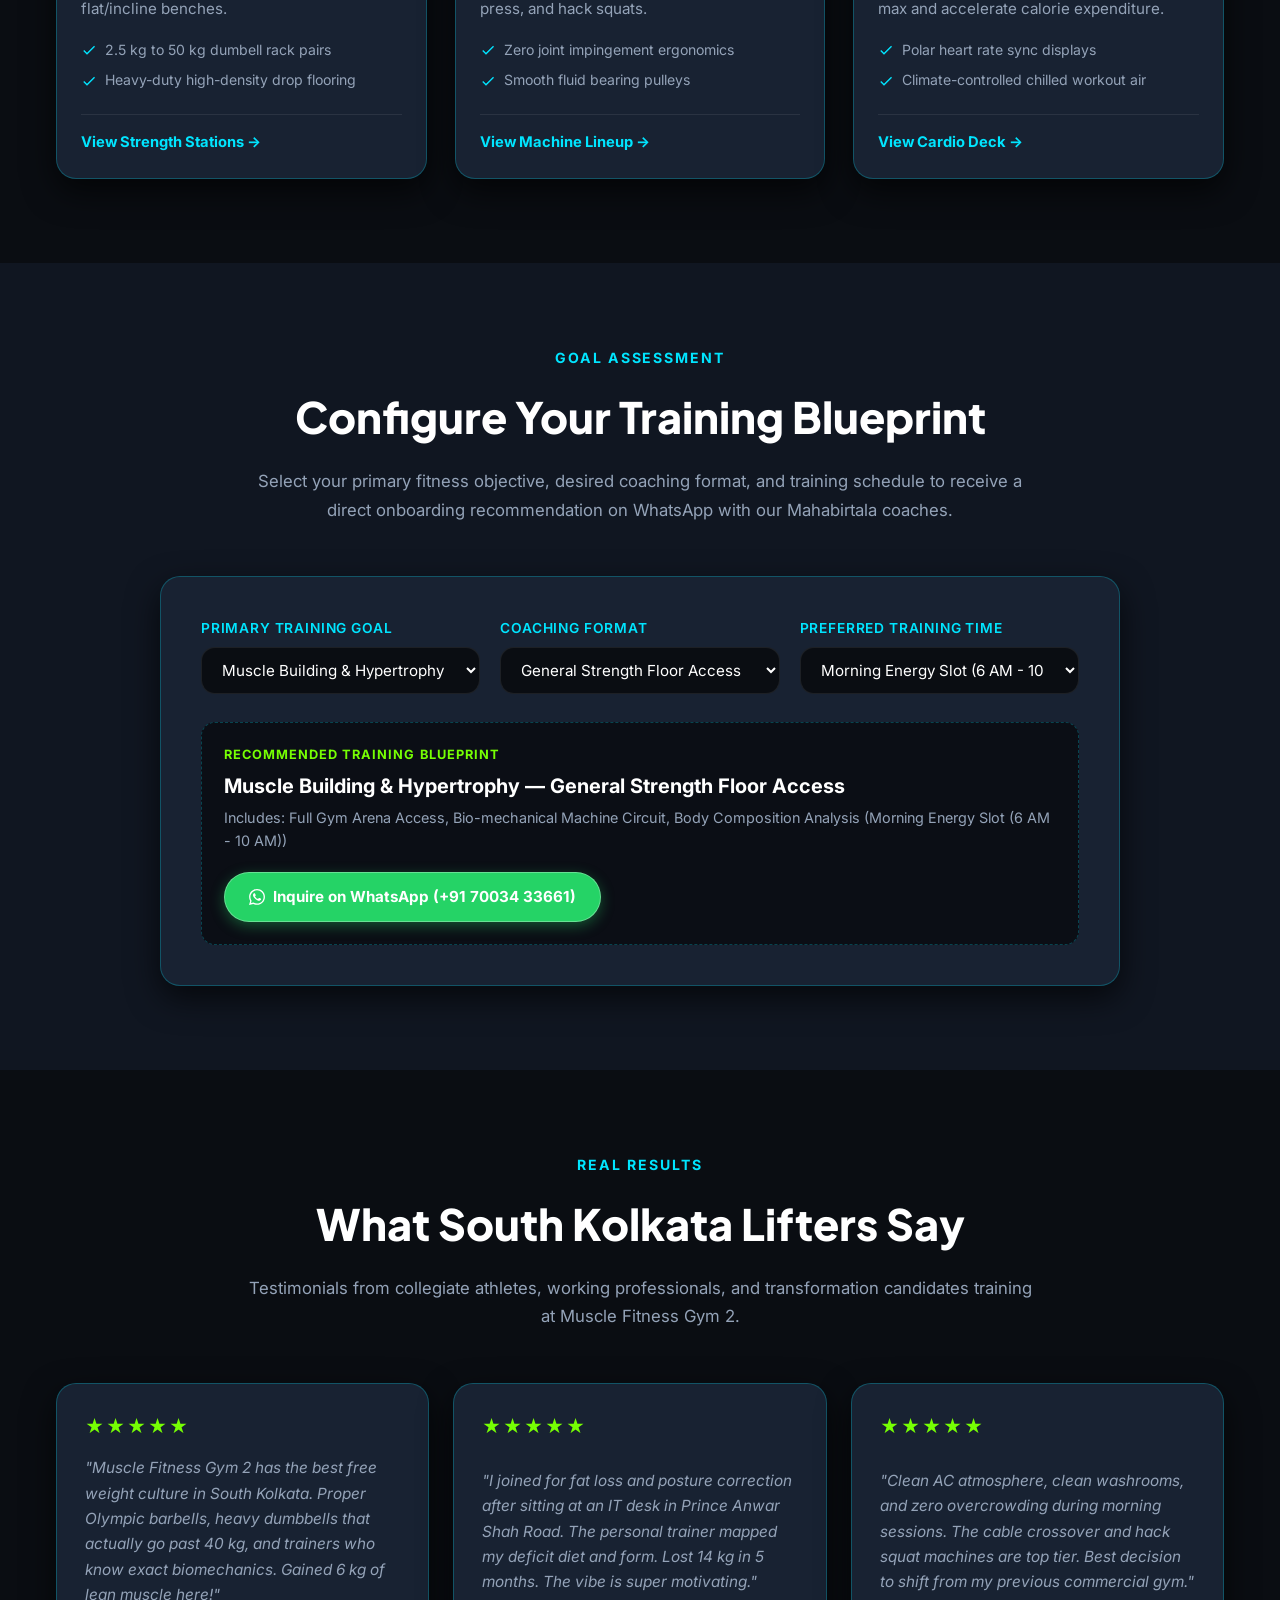
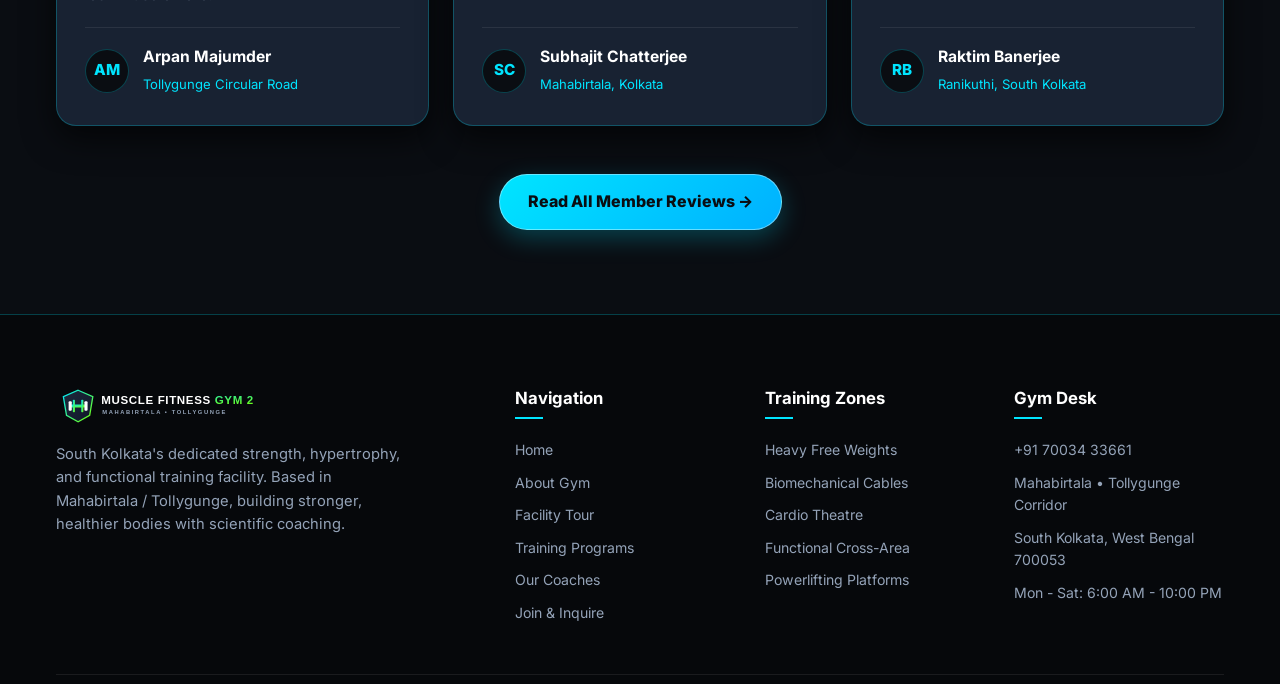
==== commit cf662eee: "Fix navbar single-line tabs and logo SVG XML format" ====
--- a/index.html
+++ b/index.html
@@ -28,7 +28,7 @@
         <li><a href="programs.html" class="nav-link">Programs</a></li>
         <li><a href="trainers.html" class="nav-link">Coaches</a></li>
         <li><a href="reviews.html" class="nav-link">Testimonials</a></li>
-        <li><a href="contact.html" class="nav-link">Join &amp; Contact</a></li>
+        <li><a href="contact.html" class="nav-link">Contact</a></li>
       </ul>
       <div class="nav-actions">
         <a href="tel:+917003433661" class="btn-nav-call" title="Call Muscle Fitness Gym 2">
@@ -54,7 +54,7 @@
     <a href="programs.html" class="nav-link">Programs</a>
     <a href="trainers.html" class="nav-link">Coaches</a>
     <a href="reviews.html" class="nav-link">Testimonials</a>
-    <a href="contact.html" class="nav-link">Join &amp; Contact</a>
+    <a href="contact.html" class="nav-link">Contact</a>
   </div>
 
   <!-- Hero Section with 16:9 Video -->
--- a/style.css
+++ b/style.css
@@ -961,3 +961,62 @@
     text-align: center;
   }
 }
+
+/* Anti-Wrapping & Pill Optimization Standard */
+.nav-link, .nav-links a {
+  white-space: nowrap !important;
+  font-size: 0.88rem !important;
+  padding: 6px 4px !important;
+}
+.nav-links {
+  gap: 14px !important;
+  flex-wrap: nowrap !important;
+}
+.the-divine-nav {
+  max-width: 1240px !important;
+  gap: 12px !important;
+}
+.btn-nav-call, .btn-nav-wa {
+  white-space: nowrap !important;
+  flex-shrink: 0 !important;
+}
+
+/* ABSOLUTE NO-WRAP & FLOATING PILL STANDARDS */
+.nav-header-wrapper, .nav-pill-wrapper {
+  padding: 0 16px !important;
+}
+.the-divine-nav, .nav-pill, .header-inner {
+  max-width: 1300px !important;
+  width: 100% !important;
+  gap: 14px !important;
+  box-sizing: border-box !important;
+}
+.nav-brand, .brand {
+  flex-shrink: 0 !important;
+}
+.nav-brand img, .brand img {
+  object-fit: contain !important;
+}
+.nav-links {
+  gap: 14px !important;
+  flex-shrink: 1 !important;
+  list-style: none !important;
+}
+.nav-link, .nav-links a, .nav-links li a {
+  white-space: nowrap !important;
+  font-size: 0.88rem !important;
+  word-break: keep-all !important;
+}
+.nav-actions, .nav-action {
+  flex-shrink: 0 !important;
+  display: flex !important;
+  align-items: center !important;
+  gap: 10px !important;
+}
+.btn-nav-call, .btn-nav-wa, .nav-btn, .btn-cta-pill {
+  white-space: nowrap !important;
+  flex-shrink: 0 !important;
+  display: inline-flex !important;
+  align-items: center !important;
+  word-break: keep-all !important;
+}
